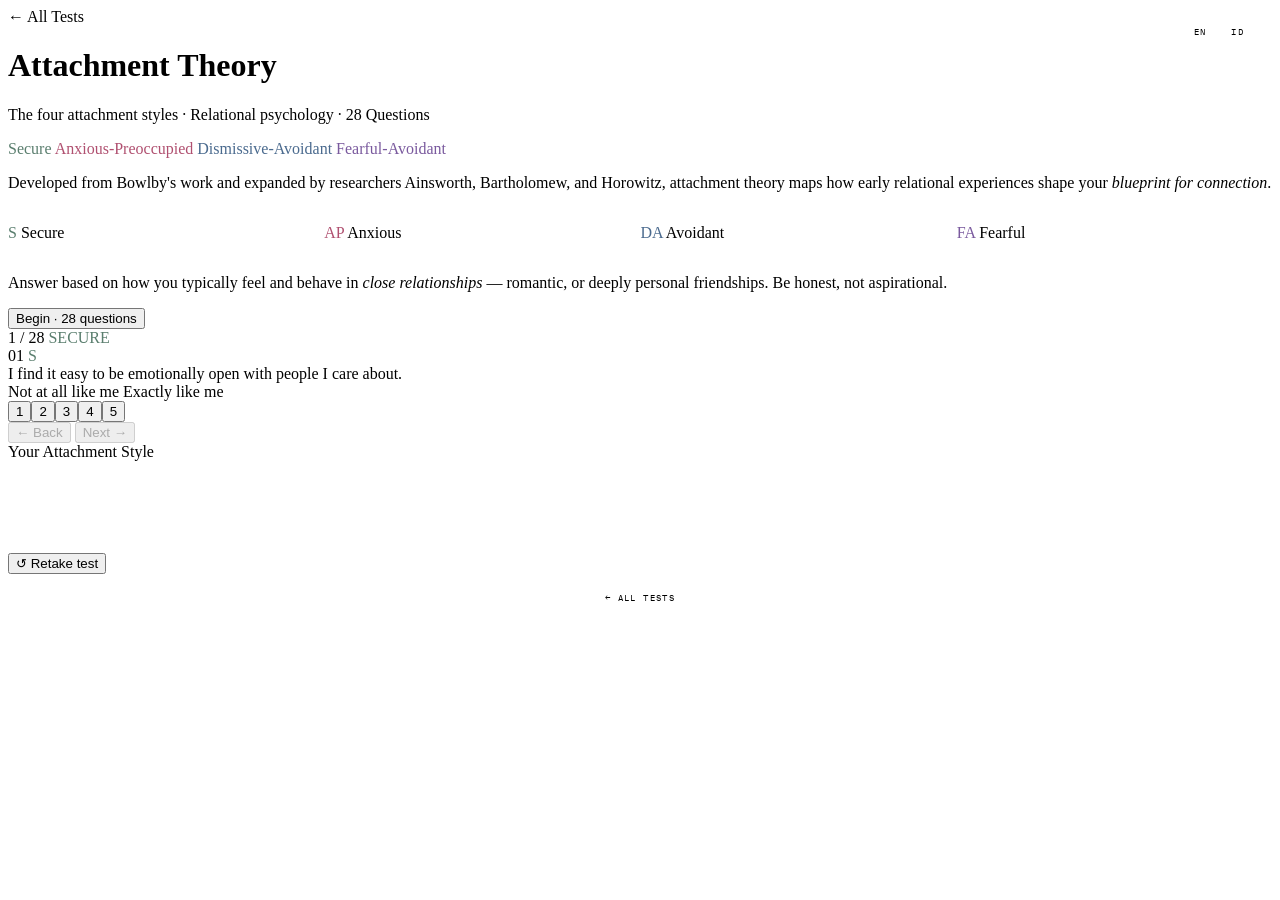
==== attachment/index.html @ ef172a17 "Add files via upload" ====
<!DOCTYPE html>
<html lang="en">
<head>
<meta charset="UTF-8">
<meta name="viewport" content="width=device-width, initial-scale=1.0">
<title>Attachment Style Test</title>
<meta name="description" content="Discover your attachment style — how you form bonds, handle intimacy, and respond to closeness in relationships.">
<link href="https://fonts.googleapis.com/css2?family=Cormorant+Garamond:ital,wght@0,300;0,400;0,600;1,300;1,400&family=IBM+Plex+Mono:wght@300;400;500&display=swap" rel="stylesheet">
<link rel="stylesheet" href="ocean.css">
<link rel="stylesheet" href="attachment.css">
<link rel="stylesheet" href="../lang-switcher.css">
</head>
<body>
<nav class="lang-switcher">
  <a href="index.html" class="lang-btn active">EN</a>
  <div class="lang-divider"></div>
  <a href="id/index.html" class="lang-btn">ID</a>
</nav>
<div class="container">

  <header>
    <div class="eyebrow"><a href="../index.html" style="color:inherit;text-decoration:none">← All Tests</a></div>
    <h1>Attachment <span>Theory</span></h1>
    <p class="subtitle">The four attachment styles · Relational psychology · 28 Questions</p>
    <div class="ocean-chips">
      <span class="ocean-chip" style="color:var(--secure)">Secure</span>
      <span class="ocean-chip" style="color:var(--anxious)">Anxious-Preoccupied</span>
      <span class="ocean-chip" style="color:var(--avoidant)">Dismissive-Avoidant</span>
      <span class="ocean-chip" style="color:var(--disorganized)">Fearful-Avoidant</span>
    </div>
  </header>

  <div id="start-screen">
    <div class="start-body">
      <p>Developed from Bowlby's work and expanded by researchers Ainsworth, Bartholomew, and Horowitz, attachment theory maps how early relational experiences shape your <em>blueprint for connection</em>.</p>
      <div class="start-grid">
        <div class="start-cell">
          <span class="letter" style="color:var(--secure)">S</span>
          <span class="word">Secure</span>
        </div>
        <div class="start-cell">
          <span class="letter" style="color:var(--anxious)">AP</span>
          <span class="word">Anxious</span>
        </div>
        <div class="start-cell">
          <span class="letter" style="color:var(--avoidant)">DA</span>
          <span class="word">Avoidant</span>
        </div>
        <div class="start-cell">
          <span class="letter" style="color:var(--disorganized)">FA</span>
          <span class="word">Fearful</span>
        </div>
      </div>
      <p>Answer based on how you typically feel and behave in <em>close relationships</em> — romantic, or deeply personal friendships. Be honest, not aspirational.</p>
    </div>
    <button id="start-btn" type="button" class="btn-start">Begin · 28 questions</button>
  </div>

  <div id="quiz">
    <div class="progress-row">
      <span id="q-counter">1 / 28</span>
      <span class="trait-badge" id="trait-badge">STYLE</span>
    </div>
    <div class="progress-track">
      <div class="progress-fill" id="progress-fill" style="width:0%"></div>
    </div>

    <div class="q-card">
      <div class="q-top">
        <span class="q-num" id="q-num">01</span>
        <span class="q-trait-tag" id="q-trait-tag">—</span>
      </div>
      <div class="q-text" id="q-text"></div>
    </div>

    <div class="likert-wrap">
      <div class="likert-labels">
        <span>Not at all like me</span>
        <span>Exactly like me</span>
      </div>
      <div class="likert-btns" id="likert-btns"></div>
    </div>

    <div class="q-nav">
      <button type="button" class="btn-back" id="btn-back">← Back</button>
      <button type="button" class="btn-next" id="btn-next" disabled>Next →</button>
    </div>
  </div>

  <div id="result">
    <div class="result-header" id="res-header">
      <div class="result-eyebrow">Your Attachment Style</div>
      <div class="result-headline" id="res-headline"></div>
      <p class="result-desc" id="res-desc"></p>
    </div>
    <div class="attach-scores" id="attach-scores"></div>
    <div class="result-detail" id="result-detail"></div>
    <button id="restart-btn" type="button" class="btn-restart">↺ Retake test</button>
    <a href="../index.html" class="btn-home">← All Tests</a>
  </div>

</div>
<script src="attachment.js"></script>
</body>
</html>
---- attachment/attachment.css ----
:root {
    --secure: #5a7e6e;
    --anxious: #b05070;
    --avoidant: #4a6a8e;
    --disorganized: #7a5a9e;
}

.start-grid {
    display: grid;
    grid-template-columns: repeat(4, 1fr);
    gap: 1px;
    background: var(--border);
    margin: 32px 0;
}

/* Score rows for results */
.attach-scores {
    display: flex;
    flex-direction: column;
    gap: 2px;
    margin-bottom: 2px;
}

.attach-score-row {
    background: var(--card);
    border: 1px solid var(--border);
    padding: 22px 28px;
    display: grid;
    grid-template-columns: 140px 1fr 44px;
    gap: 16px;
    align-items: center;
}

.attach-score-label {
    font-size: 9px;
    letter-spacing: 0.14em;
    text-transform: uppercase;
}

.attach-bar-track {
    height: 2px;
    background: var(--border);
}

.attach-bar-fill {
    height: 100%;
    transition: width 1.2s cubic-bezier(0.4, 0, 0.2, 1);
}

.attach-pct {
    font-size: 9px;
    color: var(--muted);
    text-align: right;
}

.result-detail {
    background: var(--card);
    border: 1px solid var(--border);
    padding: 36px 40px;
    margin-bottom: 2px;
}

.detail-section {
    margin-bottom: 28px;
}

.detail-section:last-child {
    margin-bottom: 0;
}

.detail-label {
    font-size: 8px;
    letter-spacing: 0.25em;
    text-transform: uppercase;
    color: var(--muted);
    margin-bottom: 10px;
}

.detail-content {
    font-family: 'Cormorant Garamond', serif;
    font-size: 1.05rem;
    font-weight: 300;
    line-height: 1.7;
    color: var(--ink);
}

.btn-home {
    display: block;
    text-align: center;
    margin-top: 2px;
    padding: 16px;
    border: 1px solid var(--border);
    color: var(--muted);
    font-family: 'IBM Plex Mono', monospace;
    font-size: 9px;
    letter-spacing: 0.15em;
    text-decoration: none;
    text-transform: uppercase;
    transition: all 0.2s;
}

.btn-home:hover {
    border-color: var(--ink);
    color: var(--ink);
}
---- lang-switcher.css ----
/* ── Language Switcher ─────────────────────────────────────────────── */
.lang-switcher {
    position: fixed;
    top: 20px;
    right: 24px;
    z-index: 999;
    display: flex;
    align-items: center;
    gap: 0;
    border: 1px solid var(--border);
    background: var(--card);
    overflow: hidden;
}

.lang-btn {
    display: block;
    padding: 7px 12px;
    font-family: 'IBM Plex Mono', monospace;
    font-size: 9px;
    letter-spacing: 0.15em;
    color: var(--muted);
    text-decoration: none;
    text-transform: uppercase;
    transition: all 0.18s;
    border: none;
    background: none;
    cursor: pointer;
    line-height: 1;
}

.lang-btn:hover {
    color: var(--ink);
    background: var(--surface);
}

.lang-btn.active {
    background: var(--ink);
    color: var(--bg);
}

.lang-divider {
    width: 1px;
    height: 20px;
    background: var(--border);
    flex-shrink: 0;
}

@media (max-width: 400px) {
    .lang-switcher {
        top: 12px;
        right: 12px;
    }
}
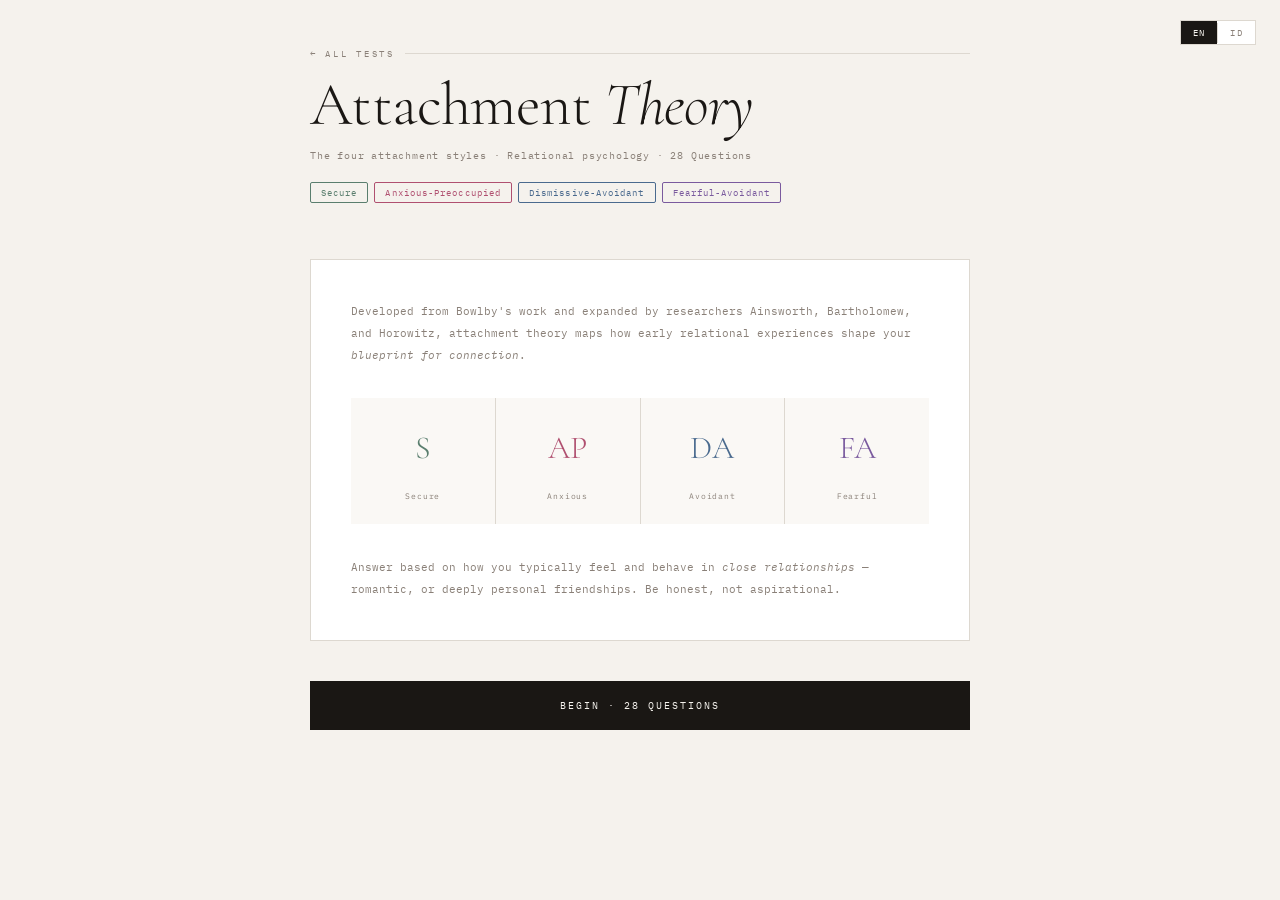
==== commit 8e12a643: "Add files via upload" ====
--- a/attachment/index.html
+++ b/attachment/index.html
@@ -6,7 +6,7 @@
 <title>Attachment Style Test</title>
 <meta name="description" content="Discover your attachment style — how you form bonds, handle intimacy, and respond to closeness in relationships.">
 <link href="https://fonts.googleapis.com/css2?family=Cormorant+Garamond:ital,wght@0,300;0,400;0,600;1,300;1,400&family=IBM+Plex+Mono:wght@300;400;500&display=swap" rel="stylesheet">
-<link rel="stylesheet" href="ocean.css">
+<link rel="stylesheet" href="../ocean/ocean.css">
 <link rel="stylesheet" href="attachment.css">
 <link rel="stylesheet" href="../lang-switcher.css">
 </head>
--- a/ocean/ocean.css
+++ b/ocean/ocean.css
@@ -0,0 +1,468 @@
+:root {
+    --bg: #f5f2ed;
+    --surface: #faf8f5;
+    --card: #ffffff;
+    --border: #ddd8d0;
+    --ink: #1a1714;
+    --muted: #8a8078;
+    --O: #4a7c8e;
+    --C: #6e8e4a;
+    --E: #c47c3a;
+    --A: #b05070;
+    --N: #7a5a9e;
+}
+
+* {
+    box-sizing: border-box;
+    margin: 0;
+    padding: 0;
+}
+
+body {
+    background: var(--bg);
+    color: var(--ink);
+    font-family: 'IBM Plex Mono', monospace;
+    min-height: 100vh;
+    display: flex;
+    flex-direction: column;
+    align-items: center;
+    padding: 48px 20px 80px;
+}
+
+.container {
+    width: 100%;
+    max-width: 660px;
+}
+
+header {
+    margin-bottom: 56px;
+    animation: rise 0.7s ease both;
+}
+
+.eyebrow {
+    font-size: 9px;
+    letter-spacing: 0.3em;
+    color: var(--muted);
+    text-transform: uppercase;
+    margin-bottom: 14px;
+    display: flex;
+    align-items: center;
+    gap: 10px;
+}
+
+.eyebrow::after {
+    content: '';
+    flex: 1;
+    height: 1px;
+    background: var(--border);
+}
+
+h1 {
+    font-family: 'Cormorant Garamond', serif;
+    font-size: clamp(2.4rem, 7vw, 3.8rem);
+    font-weight: 300;
+    line-height: 1.05;
+    margin-bottom: 10px;
+    letter-spacing: -0.01em;
+}
+
+h1 span {
+    font-style: italic;
+    font-weight: 300;
+}
+
+.subtitle {
+    font-size: 10px;
+    color: var(--muted);
+    letter-spacing: 0.08em;
+    margin-top: 12px;
+}
+
+.ocean-chips {
+    display: flex;
+    gap: 6px;
+    flex-wrap: wrap;
+    margin-top: 20px;
+}
+
+.ocean-chip {
+    padding: 4px 10px;
+    border: 1px solid currentColor;
+    font-size: 9px;
+    letter-spacing: 0.12em;
+    border-radius: 2px;
+}
+
+#start-screen {
+    animation: rise 0.7s ease both;
+}
+
+.start-body {
+    background: var(--card);
+    border: 1px solid var(--border);
+    padding: 40px;
+    margin: 40px 0;
+    font-size: 11px;
+    color: var(--muted);
+    line-height: 2;
+}
+
+.start-grid {
+    display: grid;
+    grid-template-columns: repeat(5, 1fr);
+    gap: 1px;
+    background: var(--border);
+    margin: 32px 0;
+}
+
+.start-cell {
+    background: var(--surface);
+    padding: 18px 12px;
+    text-align: center;
+}
+
+.start-cell .letter {
+    font-family: 'Cormorant Garamond', serif;
+    font-size: 2rem;
+    font-weight: 300;
+    display: block;
+    margin-bottom: 4px;
+}
+
+.start-cell .word {
+    font-size: 8px;
+    letter-spacing: 0.1em;
+    color: var(--muted);
+}
+
+.btn-start {
+    width: 100%;
+    background: var(--ink);
+    color: var(--bg);
+    border: none;
+    padding: 18px;
+    font-family: 'IBM Plex Mono', monospace;
+    font-size: 10px;
+    letter-spacing: 0.2em;
+    text-transform: uppercase;
+    cursor: pointer;
+    transition: opacity 0.2s;
+}
+
+.btn-start:hover {
+    opacity: 0.8;
+}
+
+#quiz {
+    display: none;
+}
+
+.progress-row {
+    display: flex;
+    justify-content: space-between;
+    align-items: center;
+    margin-bottom: 6px;
+    font-size: 9px;
+    color: var(--muted);
+    letter-spacing: 0.1em;
+    animation: rise 0.5s ease both;
+}
+
+.trait-badge {
+    padding: 3px 8px;
+    border: 1px solid currentColor;
+    border-radius: 2px;
+    font-size: 8px;
+    letter-spacing: 0.15em;
+}
+
+.progress-track {
+    height: 2px;
+    background: var(--border);
+    margin-bottom: 32px;
+    animation: rise 0.5s ease both;
+}
+
+.progress-fill {
+    height: 100%;
+    transition: width 0.5s cubic-bezier(0.4, 0, 0.2, 1);
+}
+
+.q-card {
+    background: var(--card);
+    border: 1px solid var(--border);
+    padding: 44px 40px 36px;
+    margin-bottom: 20px;
+    position: relative;
+    animation: rise 0.4s ease both;
+}
+
+.q-top {
+    display: flex;
+    justify-content: space-between;
+    align-items: flex-start;
+    margin-bottom: 28px;
+}
+
+.q-num {
+    font-size: 9px;
+    letter-spacing: 0.15em;
+    color: var(--muted);
+}
+
+.q-trait-tag {
+    font-size: 8px;
+    letter-spacing: 0.2em;
+    padding: 3px 8px;
+    border: 1px solid currentColor;
+}
+
+.q-text {
+    font-family: 'Cormorant Garamond', serif;
+    font-size: clamp(1.15rem, 3.5vw, 1.5rem);
+    font-weight: 300;
+    line-height: 1.6;
+    color: var(--ink);
+}
+
+.likert-wrap {
+    background: var(--card);
+    border: 1px solid var(--border);
+    border-top: none;
+    padding: 24px 40px;
+    animation: rise 0.4s 0.05s ease both;
+}
+
+.likert-labels {
+    display: flex;
+    justify-content: space-between;
+    font-size: 8px;
+    letter-spacing: 0.08em;
+    color: var(--muted);
+    margin-bottom: 12px;
+}
+
+.likert-btns {
+    display: flex;
+    gap: 8px;
+}
+
+.likert-btn {
+    flex: 1;
+    aspect-ratio: 1;
+    background: var(--surface);
+    border: 1px solid var(--border);
+    cursor: pointer;
+    font-family: 'IBM Plex Mono', monospace;
+    font-size: 11px;
+    color: var(--muted);
+    transition: all 0.2s;
+    display: flex;
+    align-items: center;
+    justify-content: center;
+}
+
+.likert-btn:hover {
+    border-color: var(--ink);
+    color: var(--ink);
+}
+
+.likert-btn.selected {
+    color: var(--card);
+    border-color: transparent;
+}
+
+.q-nav {
+    display: flex;
+    justify-content: space-between;
+    margin-top: 16px;
+    animation: rise 0.4s 0.1s ease both;
+}
+
+.btn-back {
+    background: none;
+    border: 1px solid var(--border);
+    color: var(--muted);
+    padding: 11px 20px;
+    font-family: 'IBM Plex Mono', monospace;
+    font-size: 9px;
+    letter-spacing: 0.12em;
+    cursor: pointer;
+    transition: all 0.2s;
+}
+
+.btn-back:hover {
+    border-color: var(--ink);
+    color: var(--ink);
+}
+
+.btn-back:disabled {
+    opacity: 0.25;
+    cursor: not-allowed;
+}
+
+.btn-next {
+    background: var(--ink);
+    border: none;
+    color: var(--bg);
+    padding: 11px 28px;
+    font-family: 'IBM Plex Mono', monospace;
+    font-size: 9px;
+    letter-spacing: 0.15em;
+    text-transform: uppercase;
+    cursor: pointer;
+    transition: opacity 0.2s;
+}
+
+.btn-next:hover {
+    opacity: 0.75;
+}
+
+.btn-next:disabled {
+    opacity: 0.25;
+    cursor: not-allowed;
+}
+
+#result {
+    display: none;
+    animation: rise 0.7s ease both;
+}
+
+.result-header {
+    background: var(--ink);
+    color: var(--bg);
+    padding: 52px 40px;
+    margin-bottom: 2px;
+    text-align: center;
+}
+
+.result-eyebrow {
+    font-size: 8px;
+    letter-spacing: 0.3em;
+    color: rgba(245, 242, 237, 0.4);
+    text-transform: uppercase;
+    margin-bottom: 20px;
+}
+
+.result-headline {
+    font-family: 'Cormorant Garamond', serif;
+    font-size: clamp(1.2rem, 4vw, 1.8rem);
+    font-weight: 300;
+    font-style: italic;
+    line-height: 1.4;
+    max-width: 460px;
+    margin: 0 auto 20px;
+}
+
+.result-desc {
+    font-size: 10px;
+    color: rgba(245, 242, 237, 0.55);
+    line-height: 1.9;
+    max-width: 460px;
+    margin: 0 auto;
+}
+
+
+.trait-cards {
+    display: flex;
+    flex-direction: column;
+    gap: 2px;
+    margin-bottom: 2px;
+}
+
+.trait-card {
+    background: var(--card);
+    border: 1px solid var(--border);
+    padding: 28px 32px;
+    display: grid;
+    grid-template-columns: 80px 1fr;
+    gap: 24px;
+    align-items: start;
+}
+
+.trait-letter-big {
+    font-family: 'Cormorant Garamond', serif;
+    font-size: 3.5rem;
+    font-weight: 300;
+    line-height: 1;
+}
+
+.trait-name {
+    font-size: 9px;
+    letter-spacing: 0.2em;
+    text-transform: uppercase;
+    margin-bottom: 12px;
+}
+
+.trait-bar-track {
+    height: 3px;
+    background: var(--border);
+    margin-bottom: 6px;
+}
+
+.trait-bar-fill {
+    height: 100%;
+    transition: width 1.2s cubic-bezier(0.4, 0, 0.2, 1);
+}
+
+.trait-pct {
+    font-size: 10px;
+    margin-bottom: 10px;
+}
+
+.trait-desc {
+    font-size: 10px;
+    color: var(--muted);
+    line-height: 1.8;
+}
+
+.btn-restart {
+    width: 100%;
+    background: none;
+    border: 1px solid var(--border);
+    color: var(--muted);
+    padding: 16px;
+    font-family: 'IBM Plex Mono', monospace;
+    font-size: 9px;
+    letter-spacing: 0.15em;
+    text-transform: uppercase;
+    cursor: pointer;
+    transition: all 0.2s;
+    margin-top: 2px;
+}
+
+.btn-restart:hover {
+    border-color: var(--ink);
+    color: var(--ink);
+}
+
+@keyframes rise {
+    from {
+        opacity: 0;
+        transform: translateY(14px);
+    }
+
+    to {
+        opacity: 1;
+        transform: translateY(0);
+    }
+}
+/* Mobile Responsiveness */
+@media (max-width: 600px) {
+    body { padding: 24px 16px 40px; }
+    h1 { font-size: clamp(2.2rem, 9vw, 3.2rem); }
+    header { margin-bottom: 32px; }
+    .start-body { padding: 24px 20px; margin: 24px 0; }
+    .start-grid { grid-template-columns: repeat(auto-fit, minmax(60px, 1fr)); }
+    .start-cell { padding: 12px 8px; }
+    .q-card { padding: 28px 24px 24px; }
+    .likert-wrap { padding: 20px 24px; }
+    .likert-btns { gap: 4px; flex-wrap: wrap; }
+    .likert-btn { font-size: 11px; padding: 12px 0; min-width: calc(20% - 4px); }
+    .q-nav { flex-direction: column; gap: 12px; }
+    .btn-back, .btn-next { width: 100%; }
+    .result-header { padding: 32px 20px; }
+    .trait-card { padding: 24px 20px; grid-template-columns: 1fr; text-align: center; gap: 12px; }
+    .trait-card > div:nth-child(2) { display: flex; flex-direction: column; align-items: center; }
+    .trait-bar-track { width: 100%; }
+}
--- a/attachment/attachment.css
+++ b/attachment/attachment.css
@@ -103,3 +103,12 @@
     border-color: var(--ink);
     color: var(--ink);
 }
+
+/* Mobile Responsiveness */
+@media (max-width: 600px) {
+    .start-grid { grid-template-columns: 1fr 1fr; margin: 24px 0; }
+    .attach-score-row { padding: 16px; grid-template-columns: 80px 1fr 32px; gap: 12px; }
+    .attach-score-label { font-size: 8px; }
+    .attach-pct { font-size: 8px; }
+    .result-detail { padding: 24px 20px; }
+}
